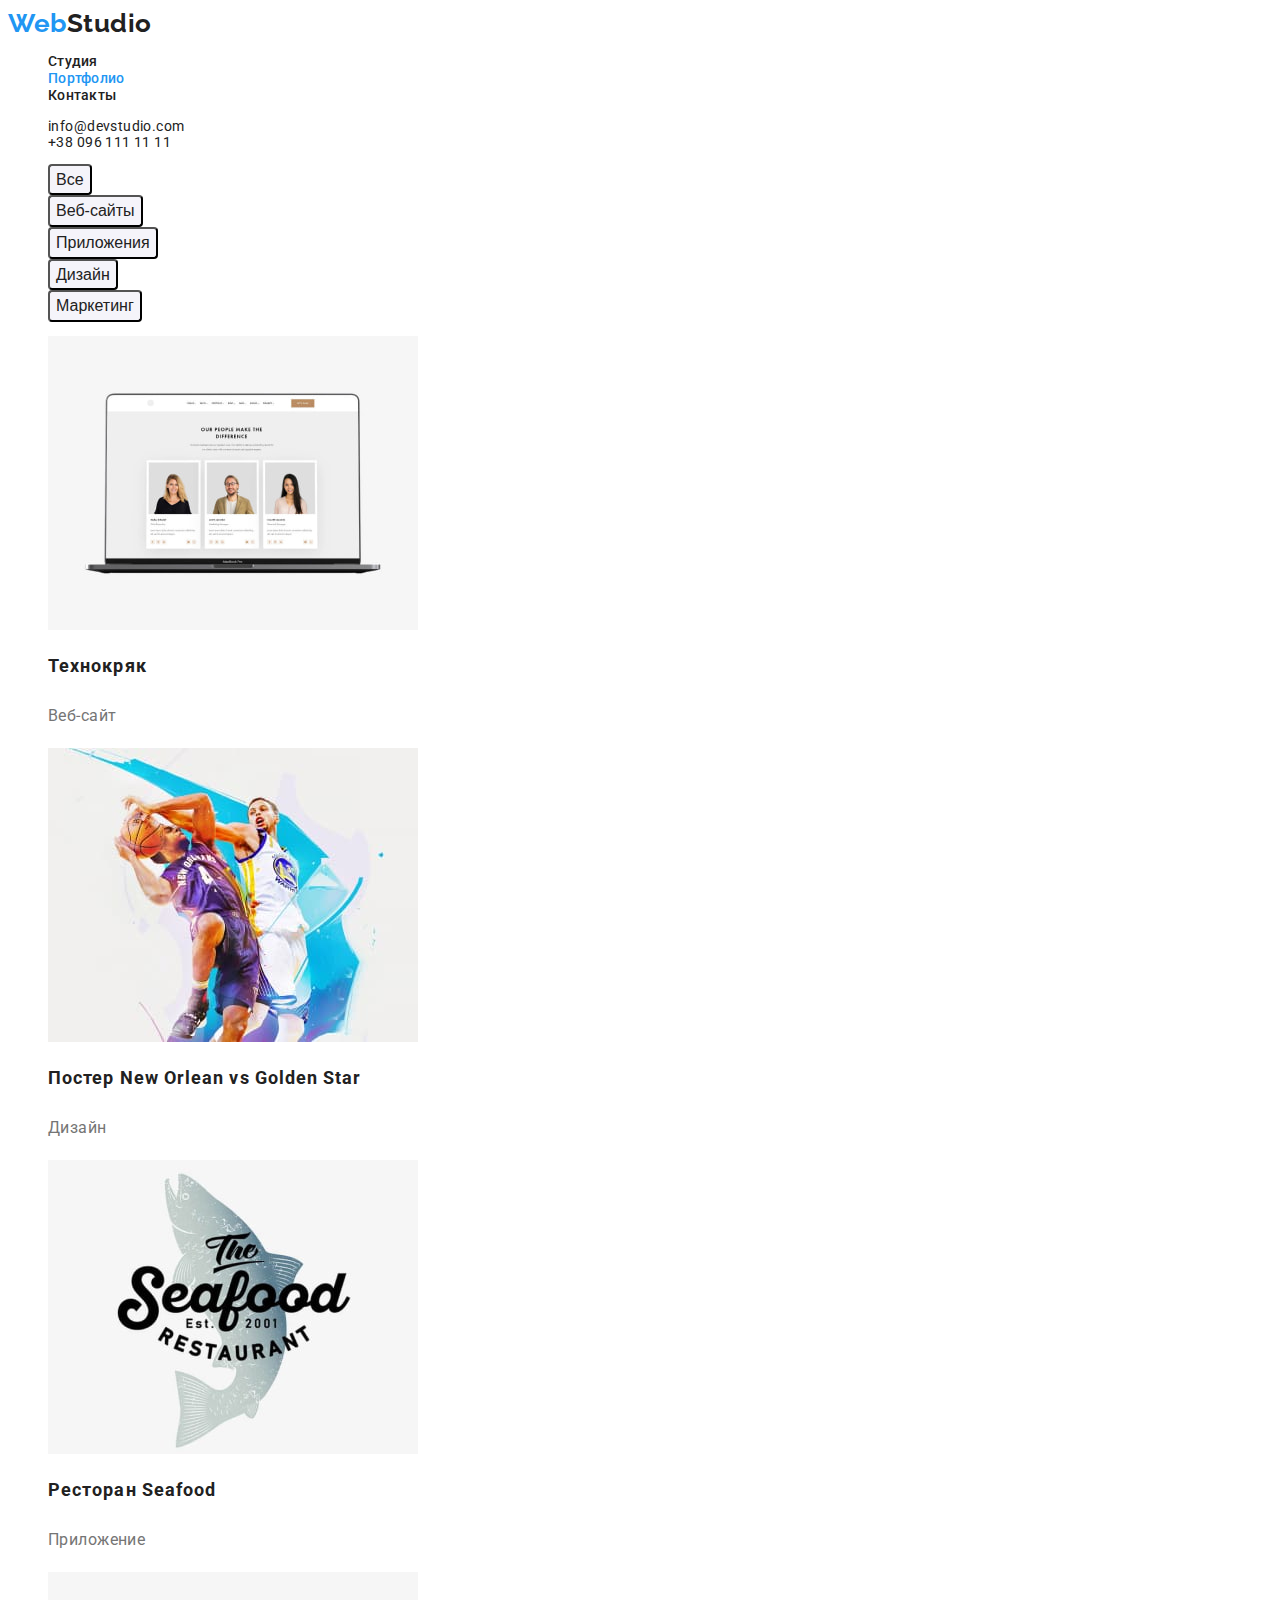
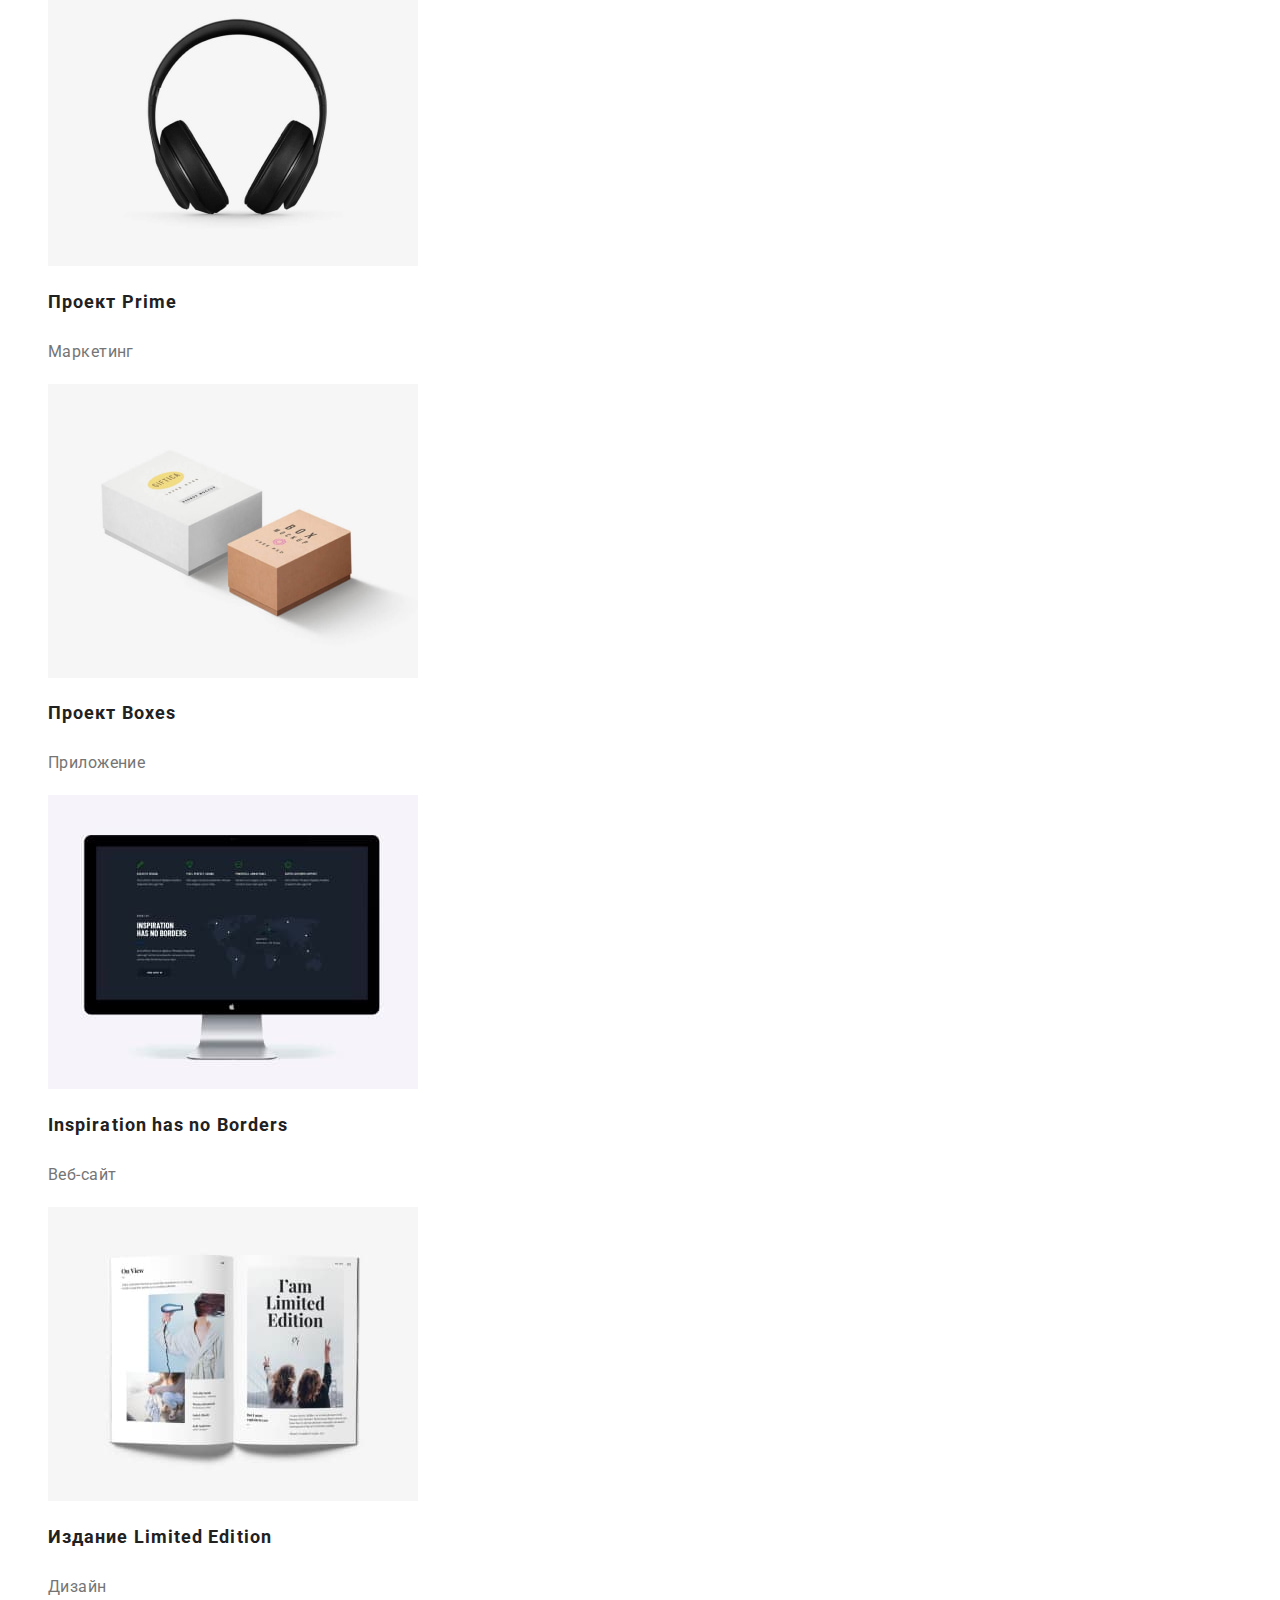
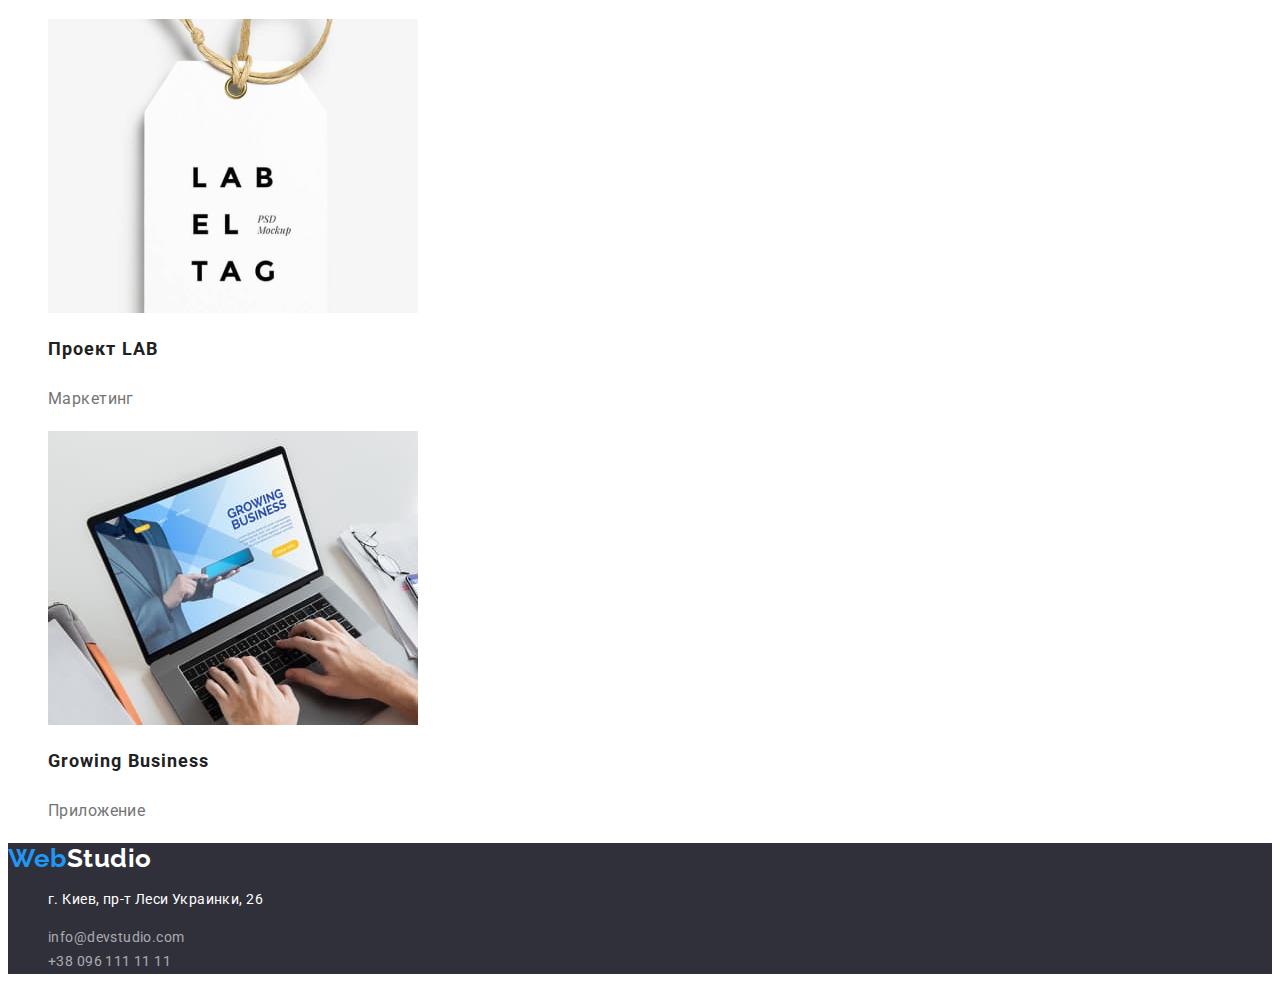
==== portfolio.html @ 1036a81b "Summary" ====
<!DOCTYPE html>
<html lang="ru">
  <head>
    <meta charset="UTF-8" />
    <meta http-equiv="X-UA-Compatible" content="IE=edge" />
    <meta name="viewport" content="width=device-width, initial-scale=1.0" />
    <title>Веб-студия - Портфолио</title>
    <link
      href="https://fonts.googleapis.com/css2?family=Raleway:wght@700&family=Roboto:wght@400;500;700;900&display=swap"
      rel="stylesheet"
    />
    <link rel="stylesheet" href="./css/styles.css" />
  </head>

  <body>
    <!-- Шапка -->
    <header>
      <nav>
        <a class="logo" href="./index.html" lang="en"
          >Web<span class="logo-web">Studio</span></a
        >
        <ul class="pages-list">
          <li><a class="link" href="./index.html">Студия</a></li>
          <li><a class="link current" href="">Портфолио</a></li>
          <li><a class="link" href="">Контакты</a></li>
        </ul>
      </nav>
      <ul class="contact-list">
        <li>
          <a class="link" href="mailto:info@devstudio.com"
            >info@devstudio.com</a
          >
        </li>
        <li><a class="link" href="tel:+380961111111">+38 096 111 11 11</a></li>
      </ul>
    </header>

    <main>
      <!--Наши услуги-->
      <section>
        <h1 hidden>Наши услуги</h1>

        <ul class="button">
          <li><button class="item" type="button">Все</button></li>
          <li><button class="item" type="button">Веб-сайты</button></li>
          <li><button class="item" type="button">Приложения</button></li>
          <li><button class="item" type="button">Дизайн</button></li>
          <li><button class="item" type="button">Маркетинг</button></li>
        </ul>

        <ul class="work-cards">
          <li>
            <a class="link" href=""
              ><img
                src="./images/tehnokryak.jpg"
                alt="Три фото членов команды"
                width="370"
              />
              <h2 class="title">Технокряк</h2>
              <p class="text">Веб-сайт</p></a
            >
          </li>
          <li>
            <a class="link" href=""
              ><img
                src="./images/poster-new-orlean.jpg"
                alt="Два баскетболиста"
                width="370"
              />
              <h2 class="title">
                Постер <span lang="en">New Orlean vs Golden Star</span></h2>
              <p class="text">Дизайн</p></a
            >
          </li>
          <li>
            <a class="link" href=""
              ><img
                src="./images/restaurant-seafood.jpg"
                alt="Логотип ресторана Seafood"
                width="370"
              />
              <h2 class="title">Ресторан <span lang="en">Seafood</span></h2>
              <p class="text">Приложение</p></a
            >
          </li>
          <li>
            <a class="link" href=""
              ><img
                src="./images/project-prime.jpg"
                alt="Наушники"
                width="370"
              />
              <h2 class="title">Проект <span lang="en">Prime</span></h2>
              <p class="text">Маркетинг</p></a
            >
          </li>
          <li>
            <a class="link" href=""
              ><img
                src="./images/project-boxes.jpg"
                alt="Две коробки"
                width="370"
              />
              <h2 class="title">Проект <span lang="en">Boxes</span></h2>
              <p class="text">Приложение</p></a
            >
          </li>
          <li>
            <a class="link" href=""
              ><img
                src="./images/inspiration.jpg"
                alt="Заголовок на темном фоне"
                width="370"
              />
              <h2 class="title" lang="en">Inspiration has no Borders</h2>
              <p class="text">Веб-сайт</p></a
            >
          </li>
          <li>
            <a class="link" href=""
              ><img
                src="./images/limited-edition.jpg"
                alt="Разворот журнала"
                width="370"
              />
              <h2 class="title">Издание <span lang="en">Limited Edition</span></h2>
              <p class="text">Дизайн</p></a
            >
          </li>
          <li>
            <a class="link" href=""
              ><img
                src="./images/project-lab.jpg"
                alt="Этикетка Lab el Tag"
                width="370"
              />
              <h2 class="title">Проект <span lang="en">LAB</span></h2>
              <p class="text">Маркетинг</p></a
            >
          </li>
          <li>
            <a class="link" href=""
              ><img
                src="./images/growing-bisiness.jpg"
                alt="Руки на клавиатуре ноутбука"
                width="370"
              />
              <h2 class="title" lang="en">Growing Business</h2>
              <p class="text">Приложение</p></a
            >
          </li>
        </ul>
      </section>
    </main>

    <!--Подвал-->
    <footer class="footer">
      <a class="logo" href="./index.html" lang="en"
        >Web<span class="logo-web">Studio</span></a>
      <address>
        <ul class="address">
          <li><p class="text">г. Киев, пр-т Леси Украинки, 26</p></li>
          <li>
            <a class="link" href="mailto:info@devstudio.com"
              >info@devstudio.com</a>
          </li>
          <li>
            <a class="link" href="tel:+380961111111">+38 096 111 11 11</a>
          </li>
        </ul>
      </address>
    </footer>
  </body>
</html>
---- css/styles.css ----
:root {
  --primary-text-color: #757575;
  --title-text-color: #212121;
  --first-accent-color: #2196f3;
  --second-accent-color: #ffffff;
  --second-background-color: #f5f4fa;
  --third-background-color: #2f303a;
}

body {
  background-color: #ffffff;
  color: #757575;

  font-family: Roboto, sans-serif;
  font-size: 14px;
  letter-spacing: 0.03em;
}

ul {
  list-style: none;
}

.link {
  text-decoration: none;
}

/* основной цвет текста #757575 (абзацы) */
/* вторичный цвет текста #212121 (заголовки h2,h3)*/
/* акцентный цвет #2196f3 */
/* вторичный цвет фона #f5f4fa */

/* Навигация сайта - шапка */

.logo {
  color: var(--first-accent-color);

  font-family: Raleway, sans-serif;
  font-weight: 700;
  font-size: 26px;
  line-height: 1.19;
  letter-spacing: 0.02em;
  text-decoration: none;
}

.logo-web {
  color: var(--title-text-color);
}

.logo .logo-web:hover,
.logo .logo-web:hover:focus {
  color: var(--first-accent-color);
}

.pages-list .link:hover,
.pages-list .link:focus {
  color: var(--first-accent-color);
}

.pages-list .link {
  color: var(--title-text-color);

  font-weight: 500;
  line-height: 1.14;
  letter-spacing: 0.02em;
  text-decoration: none;
}

.pages-list .link.current {
  color: var(--first-accent-color);
}

.contact-list .link {
  color: var(--title-text-color);
  text-decoration: none;
}

.contact-list .link:hover,
.contact-list .link:focus {
  color: var(--first-accent-color);
}

/* Герой */
.hiro-title {
  color: var(--second-accent-color);

  font-weight: 900;
  font-size: 44px;
  line-height: 1.36;
  text-align: center;
  letter-spacing: 0.06em;
  text-transform: uppercase;
}
/* Бекграунд временный, только чтобы увидеть белый текст */
.hiro {
  background-color: var(--third-background-color);
}

.hiro-button {
  color: var(--second-accent-color);
  background-color: var(--first-accent-color);

  font-weight: 700;
  font-size: 16px;
  line-height: 1.88;
  letter-spacing: 0.06em;
  text-align: center;

  cursor: pointer;
}

/* Секции */
.section-title {
  color: var(--title-text-color);

  font-weight: 700;
  font-size: 36px;
  line-height: 1.17;
  text-align: center;
}

/* Преимущества */
.feature-list .title {
  color: var(--title-text-color);
  font-weight: 700;
  font-size: 14px;
  line-height: 1.14;
  text-transform: uppercase;
}

.feature-list .text {
  line-height: 1.71;
}

/* Команда */
.team .title {
  color: var(--title-text-color);

  font-weight: 500;
  font-size: 16px;
  line-height: 1.19;
  text-align: center;
}

.team .text {
  color: var(--primary-text-color);

  font-size: 16px;
  line-height: 1.19;
  text-align: center;
}

.team {
  background-color: var(--second-background-color);
}

/* Наши услуги */

/* Фильтр кнопок */

.button .item {
  color: var(--title-text-color);
  background-color: var(--second-background-color);

  font-weight: 500;
  font-size: 16px;
  line-height: 1.6;
  text-align: center;
  border-radius: 4px;

  cursor: pointer;
}

.link:hover,
.logo:hover {
  cursor: default;
}

.button .item:hover,
.button .item:focus {
  color: var(--second-accent-color);
  background-color: var(--first-accent-color);
}

/* Рабочие карточки */
.work-cards .title {
  color: var(--title-text-color);

  font-weight: 700;
  font-size: 18px;
  line-height: 2;
  letter-spacing: 0.06em;
  text-decoration: none;
}

.work-cards .text {
  color: var(--primary-text-color);

  font-size: 16px;
  line-height: 2;
  text-decoration: none;
}

/* Подвал */

.footer .logo {
  color: var(--first-accent-color);

  font-family: Raleway, sans-serif;
  font-weight: 700;
  font-size: 26px;
  line-height: 1.19;
  text-decoration: none;
}

.footer .logo-web {
  color: var(--second-accent-color);
}

.logo .logo-web:hover,
.logo .logo-web:focus {
  color: var(--first-accent-color);
}

/* Бекграунд временный, только чтобы увидеть белый текст */
.footer {
  background-color: var(--third-background-color);
}

.address .text {
  color: var(--second-accent-color);

  line-height: 1.71;
  font-style: normal;
}

.address .link {
  color: rgba(255, 255, 255, 0.6);

  line-height: 1.71;
  font-style: normal;
  text-decoration: none;
}

.address .link:hover,
.address .link:focus {
  color: var(--first-accent-color);
}
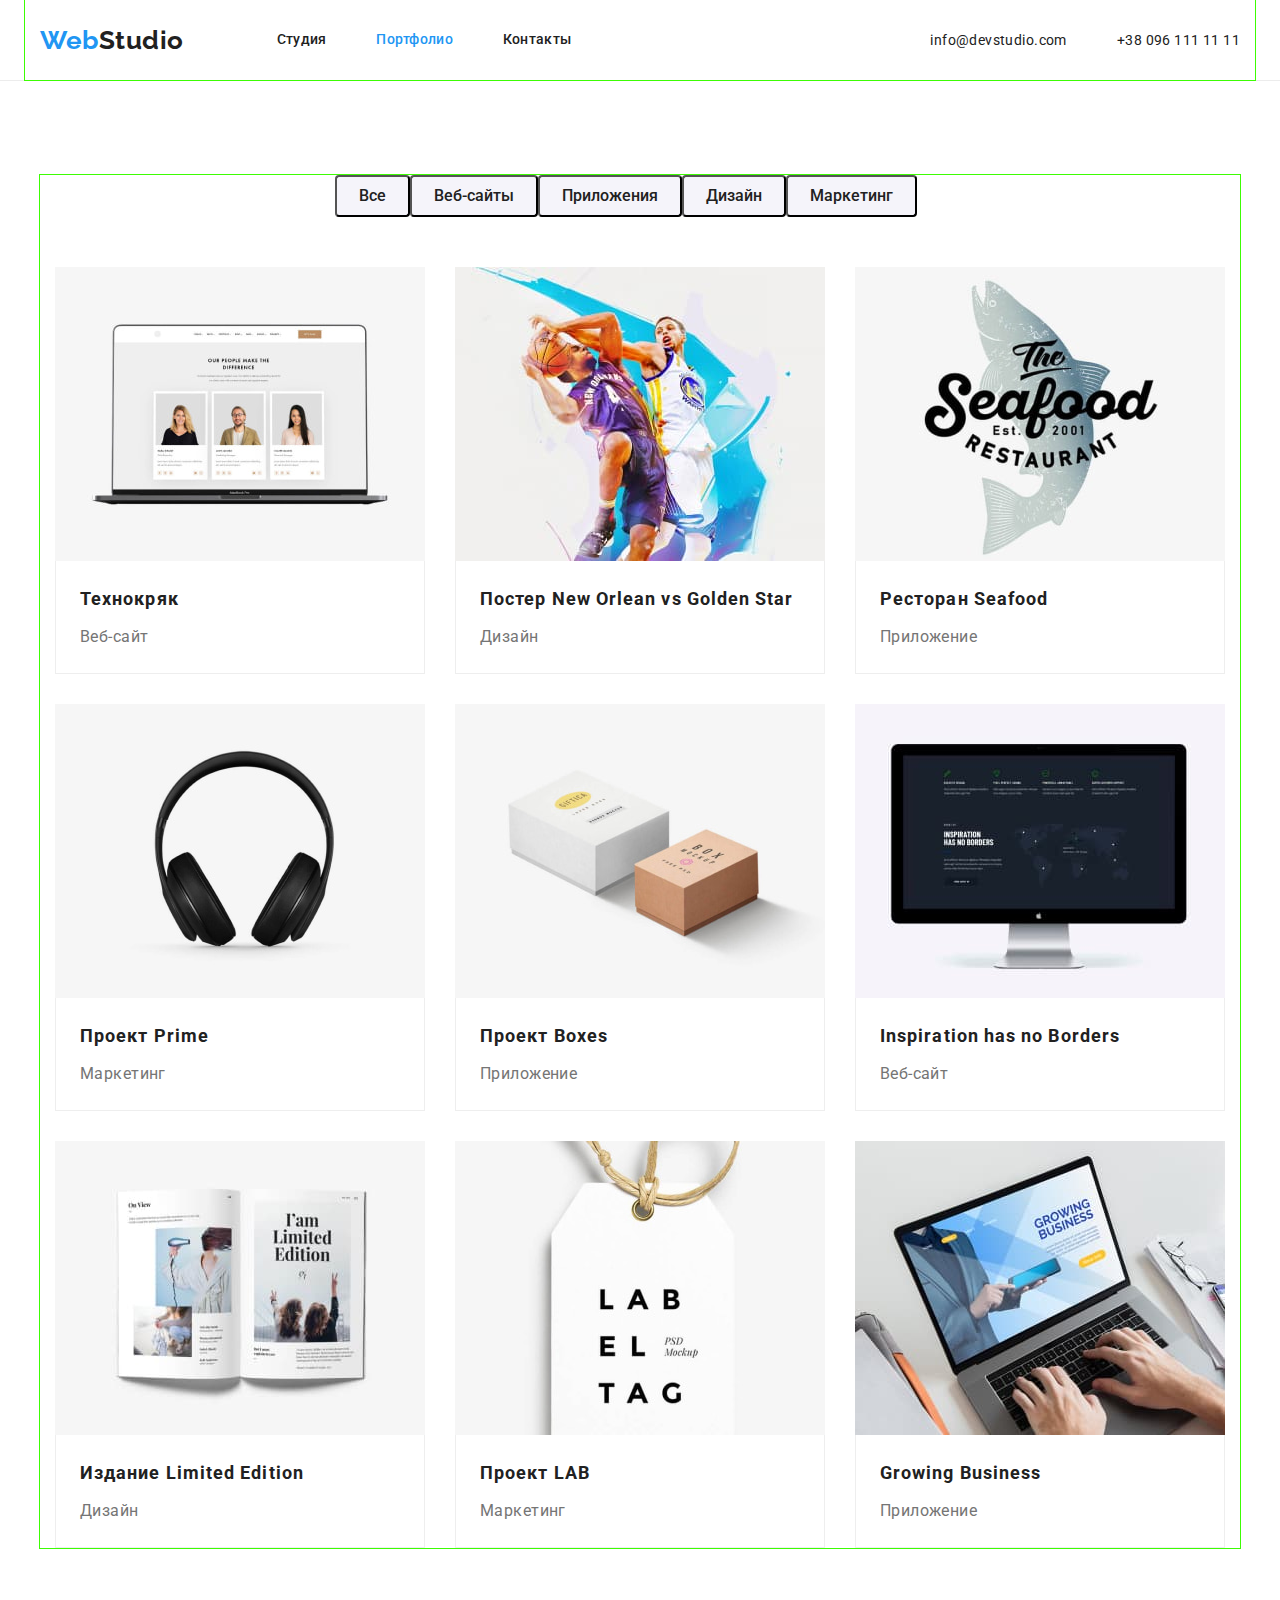
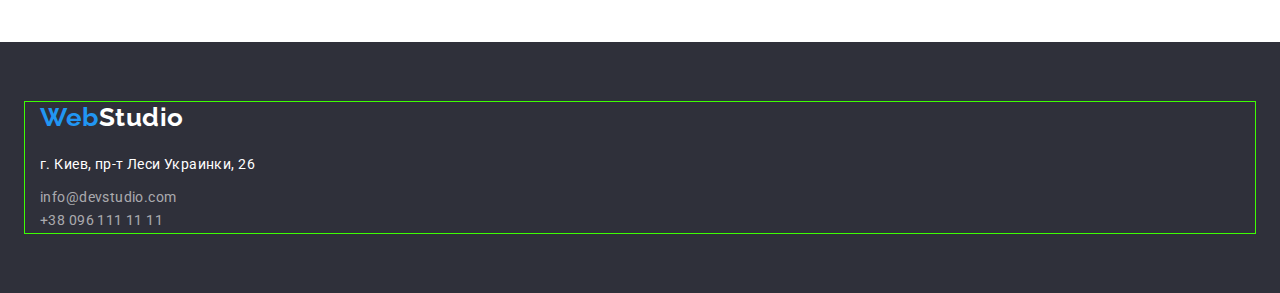
==== commit bc79f72f: "Summary  (required)" ====
--- a/portfolio.html
+++ b/portfolio.html
@@ -9,166 +9,208 @@
       href="https://fonts.googleapis.com/css2?family=Raleway:wght@700&family=Roboto:wght@400;500;700;900&display=swap"
       rel="stylesheet"
     />
+    <link
+      rel="stylesheet"
+      href="https://cdnjs.cloudflare.com/ajax/libs/modern-normalize/1.1.0/modern-normalize.min.css"
+    />
     <link rel="stylesheet" href="./css/styles.css" />
   </head>
 
   <body>
     <!-- Шапка -->
-    <header>
-      <nav>
+    <header class="page-header">
+      <nav class="container main-nav">
         <a class="logo" href="./index.html" lang="en"
           >Web<span class="logo-web">Studio</span></a
         >
         <ul class="pages-list">
-          <li><a class="link" href="./index.html">Студия</a></li>
-          <li><a class="link current" href="">Портфолио</a></li>
-          <li><a class="link" href="">Контакты</a></li>
+          <li class="item"><a class="link" href="./index.html">Студия</a></li>
+          <li class="item">
+            <a class="link current" href="">Портфолио</a>
+          </li>
+          <li class="item"><a class="link" href="">Контакты</a></li>
+        </ul>
+        <ul class="contact-list">
+          <li class="item">
+            <a class="link" href="mailto:info@devstudio.com"
+              >info@devstudio.com</a
+            >
+          </li>
+          <li class="item">
+            <a class="link" href="tel:+380961111111">+38 096 111 11 11</a>
+          </li>
         </ul>
       </nav>
-      <ul class="contact-list">
-        <li>
-          <a class="link" href="mailto:info@devstudio.com"
-            >info@devstudio.com</a
-          >
-        </li>
-        <li><a class="link" href="tel:+380961111111">+38 096 111 11 11</a></li>
-      </ul>
     </header>
 
     <main>
       <!--Наши услуги-->
-      <section>
+      <section class="section-works">
         <h1 hidden>Наши услуги</h1>
-
+        <div class="container">
         <ul class="button">
-          <li><button class="item" type="button">Все</button></li>
-          <li><button class="item" type="button">Веб-сайты</button></li>
-          <li><button class="item" type="button">Приложения</button></li>
-          <li><button class="item" type="button">Дизайн</button></li>
-          <li><button class="item" type="button">Маркетинг</button></li>
-        </ul>
-
-        <ul class="work-cards">
+            <li><button class="item" type="button">Все</button></li>
+            <li><button class="item" type="button">Веб-сайты</button></li>
+            <li><button class="item" type="button">Приложения</button></li>
+            <li><button class="item" type="button">Дизайн</button></li>
+            <li><button class="item" type="button">Маркетинг</button></li>
+          </ul>
+          <ul class="work-cards">
+          <div class="card">
+            <li>
+              <a class="link" href=""
+                ><img
+                  class="card-image"
+                  src="./images/tehnokryak.jpg"
+                  alt="Три фото членов команды"
+                  width="370"/>
+              <div class="card-sign">
+                <h2 class="title">Технокряк</h2>
+                <p class="text">Веб-сайт</p></a>
+              </div>
+            </li>
+          </div>
+          <div class="card">
+            <li>
+              <a class="link" href=""
+                ><img
+                  class="card-image"
+                  src="./images/poster-new-orlean.jpg"
+                  alt="Два баскетболиста"
+                  width="370"/>
+                  <div class="card-sign">
+                <h2 class="title">
+                  Постер <span lang="en">New Orlean vs Golden Star</span>
+                </h2>
+                <p class="text">Дизайн</p></a>
+              </div>
+            </li>
+          </div>
+          <div class="card">
+            <li>
+              <a class="link" href=""
+                ><img
+                  class="card-image"
+                  src="./images/restaurant-seafood.jpg"
+                  alt="Логотип ресторана Seafood"
+                  width="370"/>
+                  <div class="card-sign">
+                <h2 class="title">Ресторан <span lang="en">Seafood</span></h2>
+                <p class="text">Приложение</p></a>
+              </div>
+            </li>
+          </div>
+          <div class="card">
           <li>
-            <a class="link" href=""
-              ><img
-                src="./images/tehnokryak.jpg"
-                alt="Три фото членов команды"
-                width="370"
-              />
-              <h2 class="title">Технокряк</h2>
-              <p class="text">Веб-сайт</p></a
-            >
-          </li>
+              <a class="link" href=""
+                ><img
+                  class="card-image"
+                  src="./images/project-prime.jpg"
+                  alt="Наушники"
+                  width="370"/>
+                  <div class="card-sign">
+                <h2 class="title">Проект <span lang="en">Prime</span></h2>
+                <p class="text">Маркетинг</p></a>
+              </div>
+            </li>
+          </div>
+          <div class="card">
           <li>
-            <a class="link" href=""
-              ><img
-                src="./images/poster-new-orlean.jpg"
-                alt="Два баскетболиста"
-                width="370"
-              />
-              <h2 class="title">
-                Постер <span lang="en">New Orlean vs Golden Star</span></h2>
-              <p class="text">Дизайн</p></a
-            >
-          </li>
-          <li>
-            <a class="link" href=""
-              ><img
-                src="./images/restaurant-seafood.jpg"
-                alt="Логотип ресторана Seafood"
-                width="370"
-              />
-              <h2 class="title">Ресторан <span lang="en">Seafood</span></h2>
-              <p class="text">Приложение</p></a
-            >
-          </li>
-          <li>
-            <a class="link" href=""
-              ><img
-                src="./images/project-prime.jpg"
-                alt="Наушники"
-                width="370"
-              />
-              <h2 class="title">Проект <span lang="en">Prime</span></h2>
-              <p class="text">Маркетинг</p></a
-            >
-          </li>
-          <li>
-            <a class="link" href=""
-              ><img
-                src="./images/project-boxes.jpg"
-                alt="Две коробки"
-                width="370"
-              />
-              <h2 class="title">Проект <span lang="en">Boxes</span></h2>
-              <p class="text">Приложение</p></a
-            >
-          </li>
-          <li>
-            <a class="link" href=""
-              ><img
-                src="./images/inspiration.jpg"
-                alt="Заголовок на темном фоне"
-                width="370"
-              />
-              <h2 class="title" lang="en">Inspiration has no Borders</h2>
-              <p class="text">Веб-сайт</p></a
-            >
-          </li>
-          <li>
-            <a class="link" href=""
-              ><img
-                src="./images/limited-edition.jpg"
-                alt="Разворот журнала"
-                width="370"
-              />
-              <h2 class="title">Издание <span lang="en">Limited Edition</span></h2>
-              <p class="text">Дизайн</p></a
-            >
-          </li>
-          <li>
-            <a class="link" href=""
-              ><img
-                src="./images/project-lab.jpg"
-                alt="Этикетка Lab el Tag"
-                width="370"
-              />
-              <h2 class="title">Проект <span lang="en">LAB</span></h2>
-              <p class="text">Маркетинг</p></a
-            >
-          </li>
-          <li>
-            <a class="link" href=""
-              ><img
-                src="./images/growing-bisiness.jpg"
-                alt="Руки на клавиатуре ноутбука"
-                width="370"
-              />
-              <h2 class="title" lang="en">Growing Business</h2>
-              <p class="text">Приложение</p></a
-            >
-          </li>
-        </ul>
+              <a class="link" href=""
+                ><img
+                  class="card-image"
+                  src="./images/project-boxes.jpg"
+                  alt="Две коробки"
+                  width="370"/>
+                  <div class="card-sign">
+                <h2 class="title">Проект <span lang="en">Boxes</span></h2>
+                <p class="text">Приложение</p></a>
+              </div>
+            </li>
+          </div>
+          <div class="card">
+            <li>
+              <a class="link" href=""
+                ><img
+                  class="card-image"
+                  src="./images/inspiration.jpg"
+                  alt="Заголовок на темном фоне"
+                  width="370"/>
+                  <div class="card-sign">
+                <h2 class="title" lang="en">Inspiration has no Borders</h2>
+                <p class="text">Веб-сайт</p></a>
+              </div>
+            </li>
+          </div>
+          <div class="card">
+            <li>
+              <a class="link" href=""
+                ><img
+                  class="card-image"
+                  src="./images/limited-edition.jpg"
+                  alt="Разворот журнала"
+                  width="370"/>
+                  <div class="card-sign"> 
+                <h2 class="title">
+                  Издание <span lang="en">Limited Edition</span>
+                </h2>
+                <p class="text">Дизайн</p></a>
+              </div> 
+            </li>
+          </div>
+          <div class="card">
+            <li>
+              <a class="link" href=""
+                ><img
+                  class="card-image"
+                  src="./images/project-lab.jpg"
+                  alt="Этикетка Lab el Tag"
+                  width="370"/>
+                  <div class="card-sign"> 
+                <h2 class="title">Проект <span lang="en">LAB</span></h2>
+                <p class="text">Маркетинг</p></a>
+              </div> 
+            </li>
+            </div>
+            <div class="card">
+            <li>
+              <a class="link" href=""
+                ><img
+                  class="card-image"
+                  src="./images/growing-bisiness.jpg"
+                  alt="Руки на клавиатуре ноутбука"
+                  width="370"/>
+                  <div class="card-sign"> 
+                <h2 class="title" lang="en">Growing Business</h2>
+                <p class="text">Приложение</p></a>
+              </div> 
+            </li>
+          </div>
+          </ul>
+        </div>
       </section>
     </main>
 
     <!--Подвал-->
     <footer class="footer">
-      <a class="logo" href="./index.html" lang="en"
-        >Web<span class="logo-web">Studio</span></a>
-      <address>
-        <ul class="address">
-          <li><p class="text">г. Киев, пр-т Леси Украинки, 26</p></li>
-          <li>
-            <a class="link" href="mailto:info@devstudio.com"
-              >info@devstudio.com</a>
-          </li>
-          <li>
-            <a class="link" href="tel:+380961111111">+38 096 111 11 11</a>
-          </li>
-        </ul>
-      </address>
+      <div class="container">
+        <a class="logo" href="./index.html" lang="en"
+          >Web<span class="logo-web">Studio</span></a
+        >
+        <address class="address">
+          <ul class="address">
+            <li><p class="text">г. Киев, пр-т Леси Украинки, 26</p></li>
+            <li>
+              <a class="link" href="mailto:info@devstudio.com"
+                >info@devstudio.com</a
+              >
+            </li>
+            <li>
+              <a class="link" href="tel:+380961111111">+38 096 111 11 11</a>
+            </li>
+          </ul>
+        </address>
+      </div>
     </footer>
   </body>
 </html>
--- a/css/styles.css
+++ b/css/styles.css
@@ -7,7 +7,17 @@
   --third-background-color: #2f303a;
 }
 
+html{
+  box-sizing: border-box;
+  } 
+*,
+*::before,
+*::after{
+box-sizing: inherit;
+}
+
 body {
+  margin: 0;
   background-color: #ffffff;
   color: #757575;
 
@@ -18,11 +28,21 @@
 
 ul {
   list-style: none;
+  padding: 0;
+  margin: 0;
 }
 
 .link {
   text-decoration: none;
-}
+  padding: 0;
+  margin: 0;
+}
+
+.card-image{
+  display: block;
+  max-width: 100%;
+  height: auto;
+ }
 
 /* основной цвет текста #757575 (абзацы) */
 /* вторичный цвет текста #212121 (заголовки h2,h3)*/
@@ -31,6 +51,24 @@
 
 /* Навигация сайта - шапка */
 
+/* Page header */
+.container{
+  width: 1230px;
+  padding-left: 15px;
+  padding-right: 15px;
+  margin: 0 auto;  
+  outline: 1px solid rgb(61, 253, 3);
+}
+
+.page-header .main-nav{
+  display: flex;
+  align-items: center;
+}
+
+.page-header{
+  border-bottom: 1px solid #ECECEC;
+}
+
 .logo {
   color: var(--first-accent-color);
 
@@ -51,12 +89,20 @@
   color: var(--first-accent-color);
 }
 
-.pages-list .link:hover,
-.pages-list .link:focus {
-  color: var(--first-accent-color);
+.pages-list{
+  display: flex;
+  margin-left: 93px;
+}
+
+.pages-list .item:not(:last-child){
+  margin-right: 50px;
 }
 
 .pages-list .link {
+  display: block;
+  padding-top: 32px;
+  padding-bottom: 32px;
+
   color: var(--title-text-color);
 
   font-weight: 500;
@@ -69,7 +115,25 @@
   color: var(--first-accent-color);
 }
 
+.pages-list .link:hover,
+.pages-list .link:focus {
+  color: var(--first-accent-color);
+}
+
+.contact-list{
+  display: flex;
+  margin-left: auto;
+}
+
+.contact-list .item + .item{
+  margin-left: 50px;
+}
+
 .contact-list .link {
+  display: block;
+  padding-top: 32px;
+  padding-bottom: 32px;
+
   color: var(--title-text-color);
   text-decoration: none;
 }
@@ -80,7 +144,15 @@
 }
 
 /* Герой */
+.hiro{
+  text-align: center;
+}
+
 .hiro-title {
+  padding-top: 200px;
+  margin-top: 0px; 
+  margin-bottom: 0px;
+  
   color: var(--second-accent-color);
 
   font-weight: 900;
@@ -96,6 +168,14 @@
 }
 
 .hiro-button {
+  display: inline-block;
+  padding: 10px 32px;
+  border-radius: 4px;
+  min-width: 200px;
+  min-height: 50px;
+  margin-top: 30px;
+  margin-bottom: 200px;
+ 
   color: var(--second-accent-color);
   background-color: var(--first-accent-color);
 
@@ -108,8 +188,26 @@
   cursor: pointer;
 }
 
+.hiro-button:hover,
+.hiro-button:focus{
+background-color: #188CE8;
+}
+ 
 /* Секции */
+.section, 
+.section-team,
+.section-works{
+  padding-top: 94px;
+  padding-bottom: 94px;
+}
+
+.section.no-padding{
+  padding-top: 0;
+}
+
 .section-title {
+  margin-top: 0px;
+
   color: var(--title-text-color);
 
   font-weight: 700;
@@ -119,8 +217,25 @@
 }
 
 /* Преимущества */
+.feature-list{
+ display: flex;
+}
+ 
+.feature-list .element{
+  flex-basis: calc((100%-90px) / 4);
+  margin-right: 30px;
+}
+
+.feature-list .element:nth-child(4n){
+  margin-right: 0px;
+}
+
 .feature-list .title {
-  color: var(--title-text-color);
+  margin-top: 0;
+  margin-bottom: 10;
+
+  color: var(--title-text-color);
+
   font-weight: 700;
   font-size: 14px;
   line-height: 1.14;
@@ -128,11 +243,48 @@
 }
 
 .feature-list .text {
+  margin-top: 0;
+  margin-bottom: 0;
   line-height: 1.71;
+  }
+
+/* Услуги */
+.work-list{
+  display: flex;
+  justify-content: space-between;
+}
+.work-list .title{
+  margin-top: 0px;
+  margin-bottom: 50px;
 }
 
 /* Команда */
+.team{
+  display: flex;
+}
+
+.team-item{
+  flex-basis: calc((100%-90px) / 4);
+  margin-right: 30px;
+}
+
+.team-item:nth-child(4n){
+  margin-right: 0px;
+}
+
+.team .card-sign{
+  width: 270px;
+  padding: 30px 0px;
+  background: #FFFFFF;
+  box-shadow: 0px 1px 3px rgba(0, 0, 0, 0.12), 0px 1px 1px rgba(0, 0, 0, 0.14), 0px 2px 1px rgba(0, 0, 0, 0.2);
+  border-radius: 0px 0px 4px 4px;
+  border-top: none;
+}
+
 .team .title {
+  margin-top: 0px;
+  margin-bottom: 10px;
+
   color: var(--title-text-color);
 
   font-weight: 500;
@@ -142,6 +294,9 @@
 }
 
 .team .text {
+  margin-top: 0;
+  margin-bottom: 0;
+
   color: var(--primary-text-color);
 
   font-size: 16px;
@@ -149,13 +304,32 @@
   text-align: center;
 }
 
-.team {
+.section-team {
   background-color: var(--second-background-color);
 }
 
 /* Наши услуги */
 
+.section-works .container{
+  width: 1200px;
+  padding-left: 15px;
+  padding-right: 15px;
+  margin-left: auto;
+  margin-right: auto;
+  }
+ 
 /* Фильтр кнопок */
+
+.button{
+  display: flex;
+  margin-left: 280px;
+  margin-right: auto;
+  margin-bottom: 50px;
+}
+
+.button .item:not(:last-child){
+  margin-right: 8px;
+}
 
 .button .item {
   color: var(--title-text-color);
@@ -166,6 +340,12 @@
   line-height: 1.6;
   text-align: center;
   border-radius: 4px;
+
+  display: inline-block;
+  padding: 6px 22px;
+  border-radius: 4px;
+  min-width: 73px;
+  min-height: 38px;
 
   cursor: pointer;
 }
@@ -179,10 +359,39 @@
 .button .item:focus {
   color: var(--second-accent-color);
   background-color: var(--first-accent-color);
+  box-shadow: 0px 3px 1px rgba(0, 0, 0, 0.1), 0px 1px 2px rgba(0, 0, 0, 0.08), 0px 2px 2px rgba(0, 0, 0, 0.12);
 }
 
 /* Рабочие карточки */
+.work-cards{
+  display: flex;
+  flex-wrap: wrap;
+}
+
+.card{
+flex-basis: calc((100% - 60px) / 3);
+margin-right: 30px;
+margin-bottom: 30px;
+}
+
+.card:nth-child(3n){
+  margin-right: 0px;
+}
+
+.card:nth-last-child(-n + 3){
+  margin-bottom: 0px;
+}
+
+.work-cards .card-sign{
+  padding: 20px 24px;
+  background: #FFFFFF;
+  border: 1px solid #EEEEEE;
+  border-top: none;
+}
+
 .work-cards .title {
+  margin-top: 0;
+  margin-bottom: 0;
   color: var(--title-text-color);
 
   font-weight: 700;
@@ -193,6 +402,8 @@
 }
 
 .work-cards .text {
+  margin-top: 4px;
+  margin-bottom: 0;
   color: var(--primary-text-color);
 
   font-size: 16px;
@@ -201,6 +412,10 @@
 }
 
 /* Подвал */
+.footer{
+  padding-top: 60px;
+  padding-bottom: 60px;
+}
 
 .footer .logo {
   color: var(--first-accent-color);
@@ -227,6 +442,9 @@
 }
 
 .address .text {
+  margin-top: 20px;
+  margin-bottom: 9px;
+
   color: var(--second-accent-color);
 
   line-height: 1.71;
@@ -234,7 +452,10 @@
 }
 
 .address .link {
-  color: rgba(255, 255, 255, 0.6);
+  margin-top: 0px;
+  margin-bottom: 9px;
+
+   color: rgba(255, 255, 255, 0.6);
 
   line-height: 1.71;
   font-style: normal;
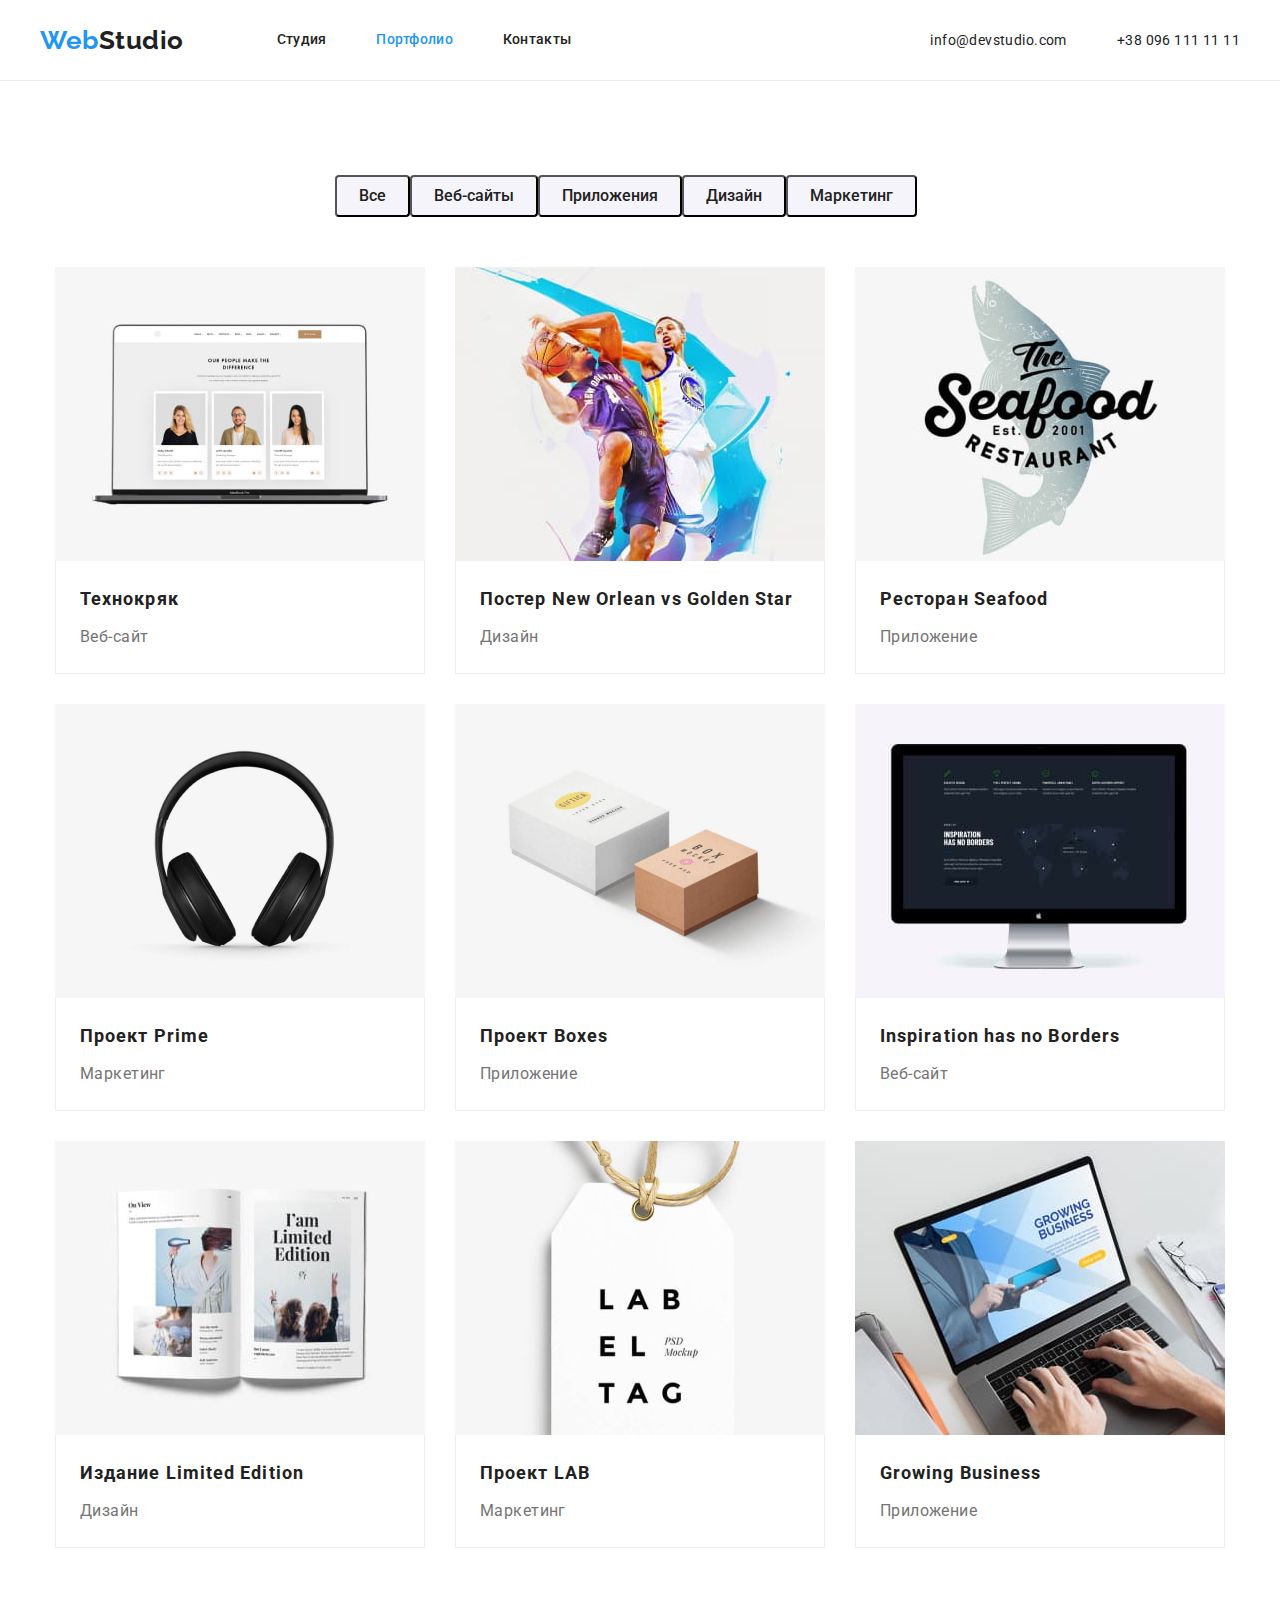
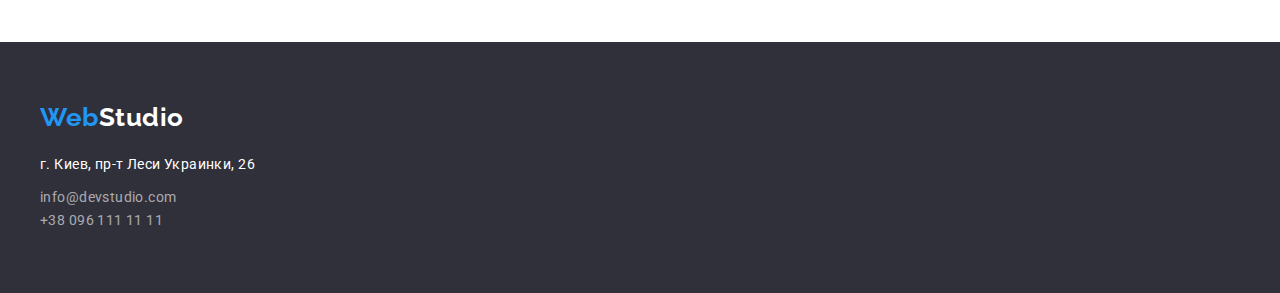
==== commit 51c4f9db: "Summary (required 2)" ====
--- a/portfolio.html
+++ b/portfolio.html
@@ -46,7 +46,7 @@
     <main>
       <!--Наши услуги-->
       <section class="section-works">
-        <h1 hidden>Наши услуги</h1>
+        <h1 class="visualy-hidden">Наши услуги</h1>
         <div class="container">
         <ul class="button">
             <li><button class="item" type="button">Все</button></li>
--- a/css/styles.css
+++ b/css/styles.css
@@ -57,7 +57,6 @@
   padding-left: 15px;
   padding-right: 15px;
   margin: 0 auto;  
-  outline: 1px solid rgb(61, 253, 3);
 }
 
 .page-header .main-nav{
@@ -217,6 +216,19 @@
 }
 
 /* Преимущества */
+.visualy-hidden{
+  position: absolute;
+  white-space: nowrap;
+  width: 1px;
+  height: 1px;
+  overflow: hidden;
+  border: 0;
+  padding: 0;
+  clip: rect(0 0 0 0);
+  clip-path: inset(50%);
+  margin: -1px;
+}
+
 .feature-list{
  display: flex;
 }
@@ -309,6 +321,19 @@
 }
 
 /* Наши услуги */
+
+.visualy-hidden{
+  position: absolute;
+  white-space: nowrap;
+  width: 1px;
+  height: 1px;
+  overflow: hidden;
+  border: 0;
+  padding: 0;
+  clip: rect(0 0 0 0);
+  clip-path: inset(50%);
+  margin: -1px;
+}
 
 .section-works .container{
   width: 1200px;
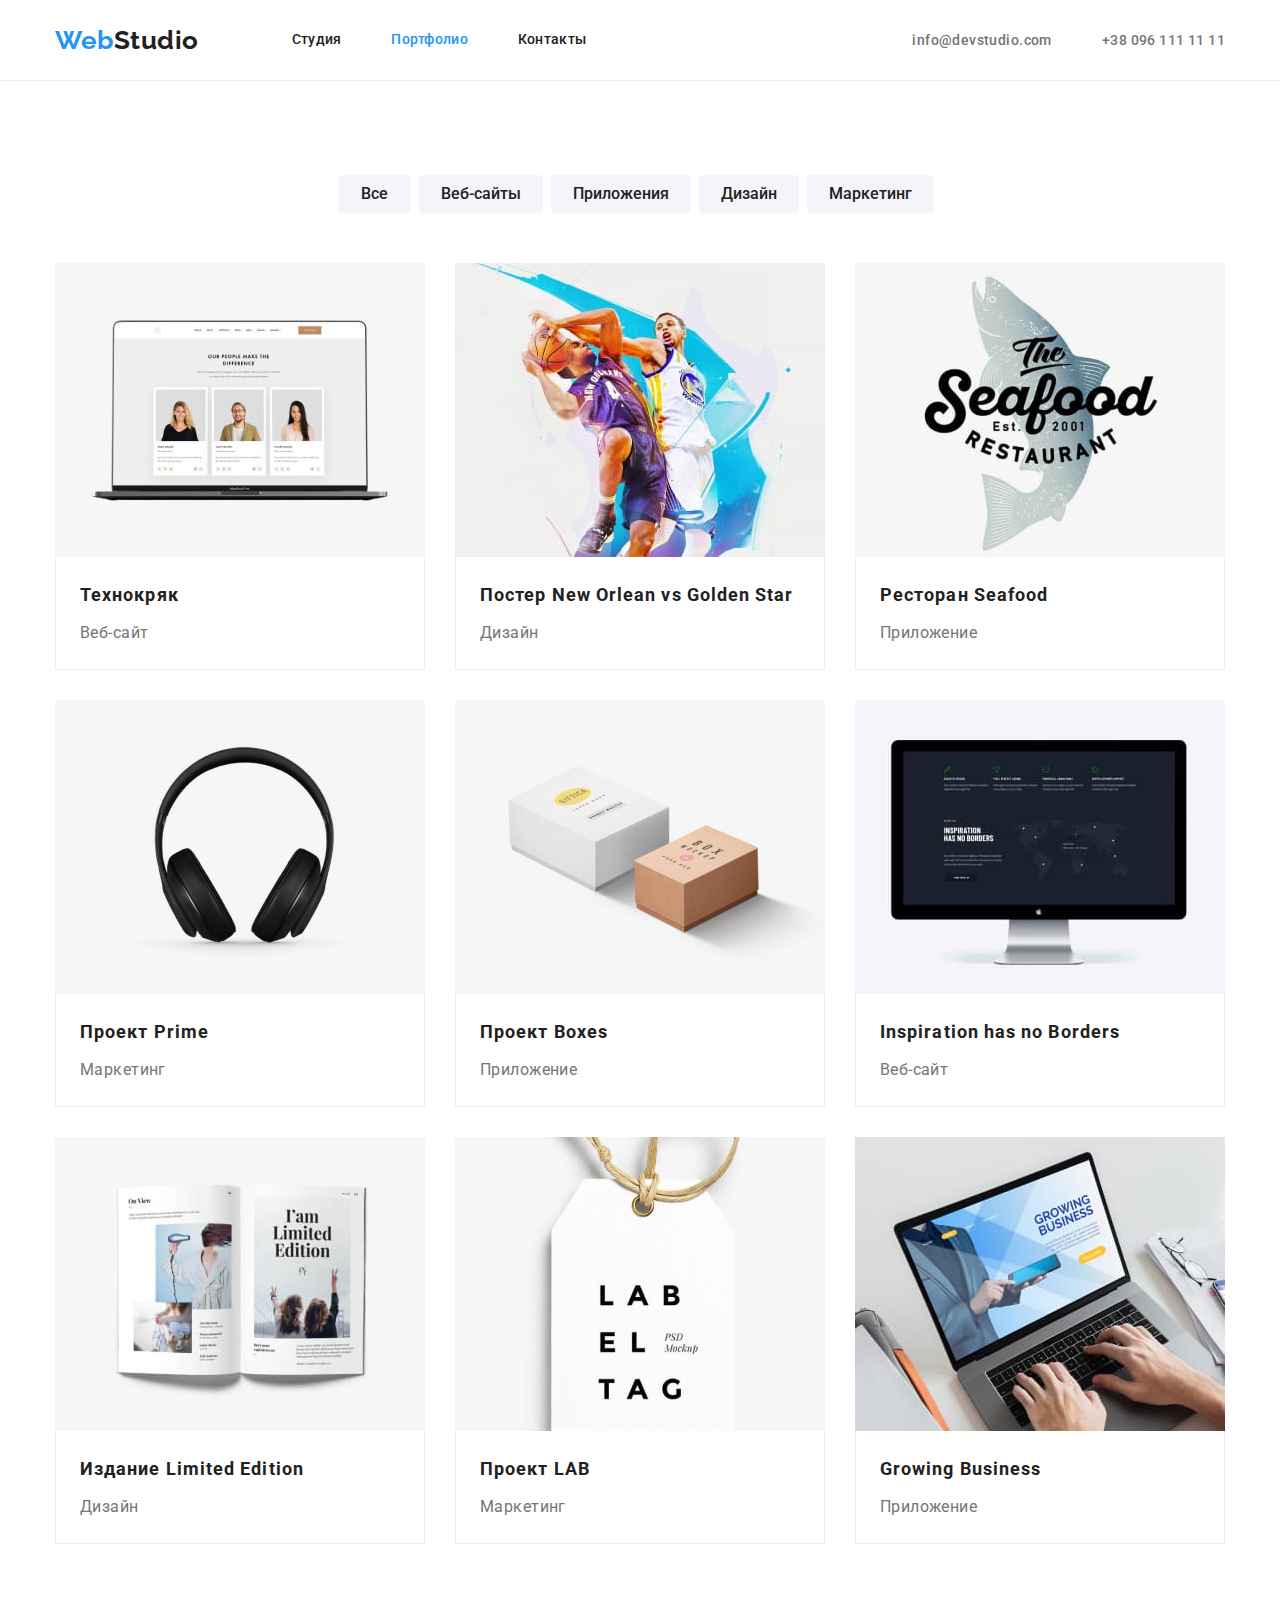
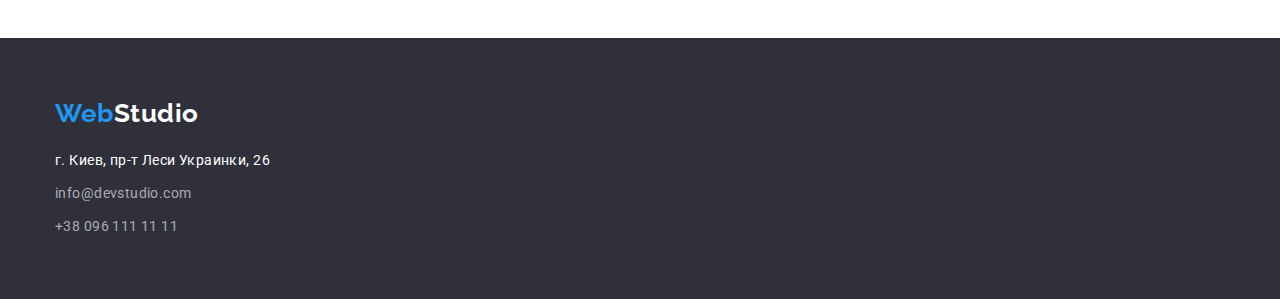
==== commit 580451f9: "Summary (requied3)" ====
--- a/portfolio.html
+++ b/portfolio.html
@@ -46,8 +46,8 @@
     <main>
       <!--Наши услуги-->
       <section class="section-works">
+       <div class="container">
         <h1 class="visualy-hidden">Наши услуги</h1>
-        <div class="container">
         <ul class="button">
             <li><button class="item" type="button">Все</button></li>
             <li><button class="item" type="button">Веб-сайты</button></li>
@@ -56,8 +56,7 @@
             <li><button class="item" type="button">Маркетинг</button></li>
           </ul>
           <ul class="work-cards">
-          <div class="card">
-            <li>
+            <li class="card">
               <a class="link" href=""
                 ><img
                   class="card-image"
@@ -69,9 +68,7 @@
                 <p class="text">Веб-сайт</p></a>
               </div>
             </li>
-          </div>
-          <div class="card">
-            <li>
+           <li class="card">
               <a class="link" href=""
                 ><img
                   class="card-image"
@@ -85,9 +82,7 @@
                 <p class="text">Дизайн</p></a>
               </div>
             </li>
-          </div>
-          <div class="card">
-            <li>
+            <li class="card">
               <a class="link" href=""
                 ><img
                   class="card-image"
@@ -99,9 +94,7 @@
                 <p class="text">Приложение</p></a>
               </div>
             </li>
-          </div>
-          <div class="card">
-          <li>
+          <li class="card">
               <a class="link" href=""
                 ><img
                   class="card-image"
@@ -113,9 +106,7 @@
                 <p class="text">Маркетинг</p></a>
               </div>
             </li>
-          </div>
-          <div class="card">
-          <li>
+          <li class="card">
               <a class="link" href=""
                 ><img
                   class="card-image"
@@ -127,9 +118,7 @@
                 <p class="text">Приложение</p></a>
               </div>
             </li>
-          </div>
-          <div class="card">
-            <li>
+            <li class="card">
               <a class="link" href=""
                 ><img
                   class="card-image"
@@ -141,9 +130,7 @@
                 <p class="text">Веб-сайт</p></a>
               </div>
             </li>
-          </div>
-          <div class="card">
-            <li>
+            <li class="card">
               <a class="link" href=""
                 ><img
                   class="card-image"
@@ -157,9 +144,7 @@
                 <p class="text">Дизайн</p></a>
               </div> 
             </li>
-          </div>
-          <div class="card">
-            <li>
+            <li class="card">
               <a class="link" href=""
                 ><img
                   class="card-image"
@@ -171,22 +156,19 @@
                 <p class="text">Маркетинг</p></a>
               </div> 
             </li>
-            </div>
-            <div class="card">
-            <li>
+            <li class="card">
               <a class="link" href=""
                 ><img
                   class="card-image"
                   src="./images/growing-bisiness.jpg"
                   alt="Руки на клавиатуре ноутбука"
                   width="370"/>
-                  <div class="card-sign"> 
+                <div class="card-sign"> 
                 <h2 class="title" lang="en">Growing Business</h2>
                 <p class="text">Приложение</p></a>
-              </div> 
+                 </div> 
             </li>
-          </div>
-          </ul>
+           </ul>
         </div>
       </section>
     </main>
@@ -197,20 +179,18 @@
         <a class="logo" href="./index.html" lang="en"
           >Web<span class="logo-web">Studio</span></a
         >
-        <address class="address">
+        <address>
           <ul class="address">
-            <li><p class="text">г. Киев, пр-т Леси Украинки, 26</p></li>
-            <li>
+            <li class="item"><p class="text">г. Киев, пр-т Леси Украинки, 26</p></li>
+            <li class="item">
               <a class="link" href="mailto:info@devstudio.com"
-                >info@devstudio.com</a
-              >
+                >info@devstudio.com</a>
             </li>
-            <li>
+            <li class="item">
               <a class="link" href="tel:+380961111111">+38 096 111 11 11</a>
             </li>
           </ul>
         </address>
-      </div>
     </footer>
   </body>
 </html>
--- a/css/styles.css
+++ b/css/styles.css
@@ -38,7 +38,11 @@
   margin: 0;
 }
 
-.card-image{
+h1, h2, h3, p{
+  margin: 0;
+}
+
+img{
   display: block;
   max-width: 100%;
   height: auto;
@@ -53,7 +57,7 @@
 
 /* Page header */
 .container{
-  width: 1230px;
+  width: 1200px;
   padding-left: 15px;
   padding-right: 15px;
   margin: 0 auto;  
@@ -133,7 +137,8 @@
   padding-top: 32px;
   padding-bottom: 32px;
 
-  color: var(--title-text-color);
+  color: var(--primary-text-color);
+  font-weight: 500;
   text-decoration: none;
 }
 
@@ -148,10 +153,6 @@
 }
 
 .hiro-title {
-  padding-top: 200px;
-  margin-top: 0px; 
-  margin-bottom: 0px;
-  
   color: var(--second-accent-color);
 
   font-weight: 900;
@@ -160,21 +161,24 @@
   text-align: center;
   letter-spacing: 0.06em;
   text-transform: uppercase;
+  width: 696px;
+  margin: 0 auto;
 }
 /* Бекграунд временный, только чтобы увидеть белый текст */
 .hiro {
   background-color: var(--third-background-color);
+  padding: 200px 0;
 }
 
 .hiro-button {
   display: inline-block;
   padding: 10px 32px;
+  border: none;
   border-radius: 4px;
   min-width: 200px;
   min-height: 50px;
   margin-top: 30px;
-  margin-bottom: 200px;
- 
+   
   color: var(--second-accent-color);
   background-color: var(--first-accent-color);
 
@@ -205,8 +209,7 @@
 }
 
 .section-title {
-  margin-top: 0px;
-
+  margin-bottom: 50px;
   color: var(--title-text-color);
 
   font-weight: 700;
@@ -242,10 +245,12 @@
   margin-right: 0px;
 }
 
+.feature-list .element{
+  width: 270px;
+}
+
 .feature-list .title {
-  margin-top: 0;
-  margin-bottom: 10;
-
+  margin-bottom: 10px;
   color: var(--title-text-color);
 
   font-weight: 700;
@@ -255,10 +260,9 @@
 }
 
 .feature-list .text {
-  margin-top: 0;
-  margin-bottom: 0;
   line-height: 1.71;
-  }
+ }
+
 
 /* Услуги */
 .work-list{
@@ -266,7 +270,6 @@
   justify-content: space-between;
 }
 .work-list .title{
-  margin-top: 0px;
   margin-bottom: 50px;
 }
 
@@ -287,6 +290,9 @@
 .team .card-sign{
   width: 270px;
   padding: 30px 0px;
+}
+
+.team-item{
   background: #FFFFFF;
   box-shadow: 0px 1px 3px rgba(0, 0, 0, 0.12), 0px 1px 1px rgba(0, 0, 0, 0.14), 0px 2px 1px rgba(0, 0, 0, 0.2);
   border-radius: 0px 0px 4px 4px;
@@ -306,8 +312,6 @@
 }
 
 .team .text {
-  margin-top: 0;
-  margin-bottom: 0;
 
   color: var(--primary-text-color);
 
@@ -347,9 +351,12 @@
 
 .button{
   display: flex;
-  margin-left: 280px;
-  margin-right: auto;
   margin-bottom: 50px;
+  justify-content: center;
+}
+
+.button .item{
+  margin-right: 8px;
 }
 
 .button .item:not(:last-child){
@@ -364,6 +371,7 @@
   font-size: 16px;
   line-height: 1.6;
   text-align: center;
+  border: none;
   border-radius: 4px;
 
   display: inline-block;
@@ -468,8 +476,7 @@
 
 .address .text {
   margin-top: 20px;
-  margin-bottom: 9px;
-
+  margin-bottom:9px;
   color: var(--second-accent-color);
 
   line-height: 1.71;
@@ -477,16 +484,18 @@
 }
 
 .address .link {
-  margin-top: 0px;
   margin-bottom: 9px;
-
-   color: rgba(255, 255, 255, 0.6);
+  color: rgba(255, 255, 255, 0.6);
 
   line-height: 1.71;
   font-style: normal;
   text-decoration: none;
 }
 
+.address .item:not(:last-child){
+  margin-bottom: 9px;
+}
+
 .address .link:hover,
 .address .link:focus {
   color: var(--first-accent-color);
